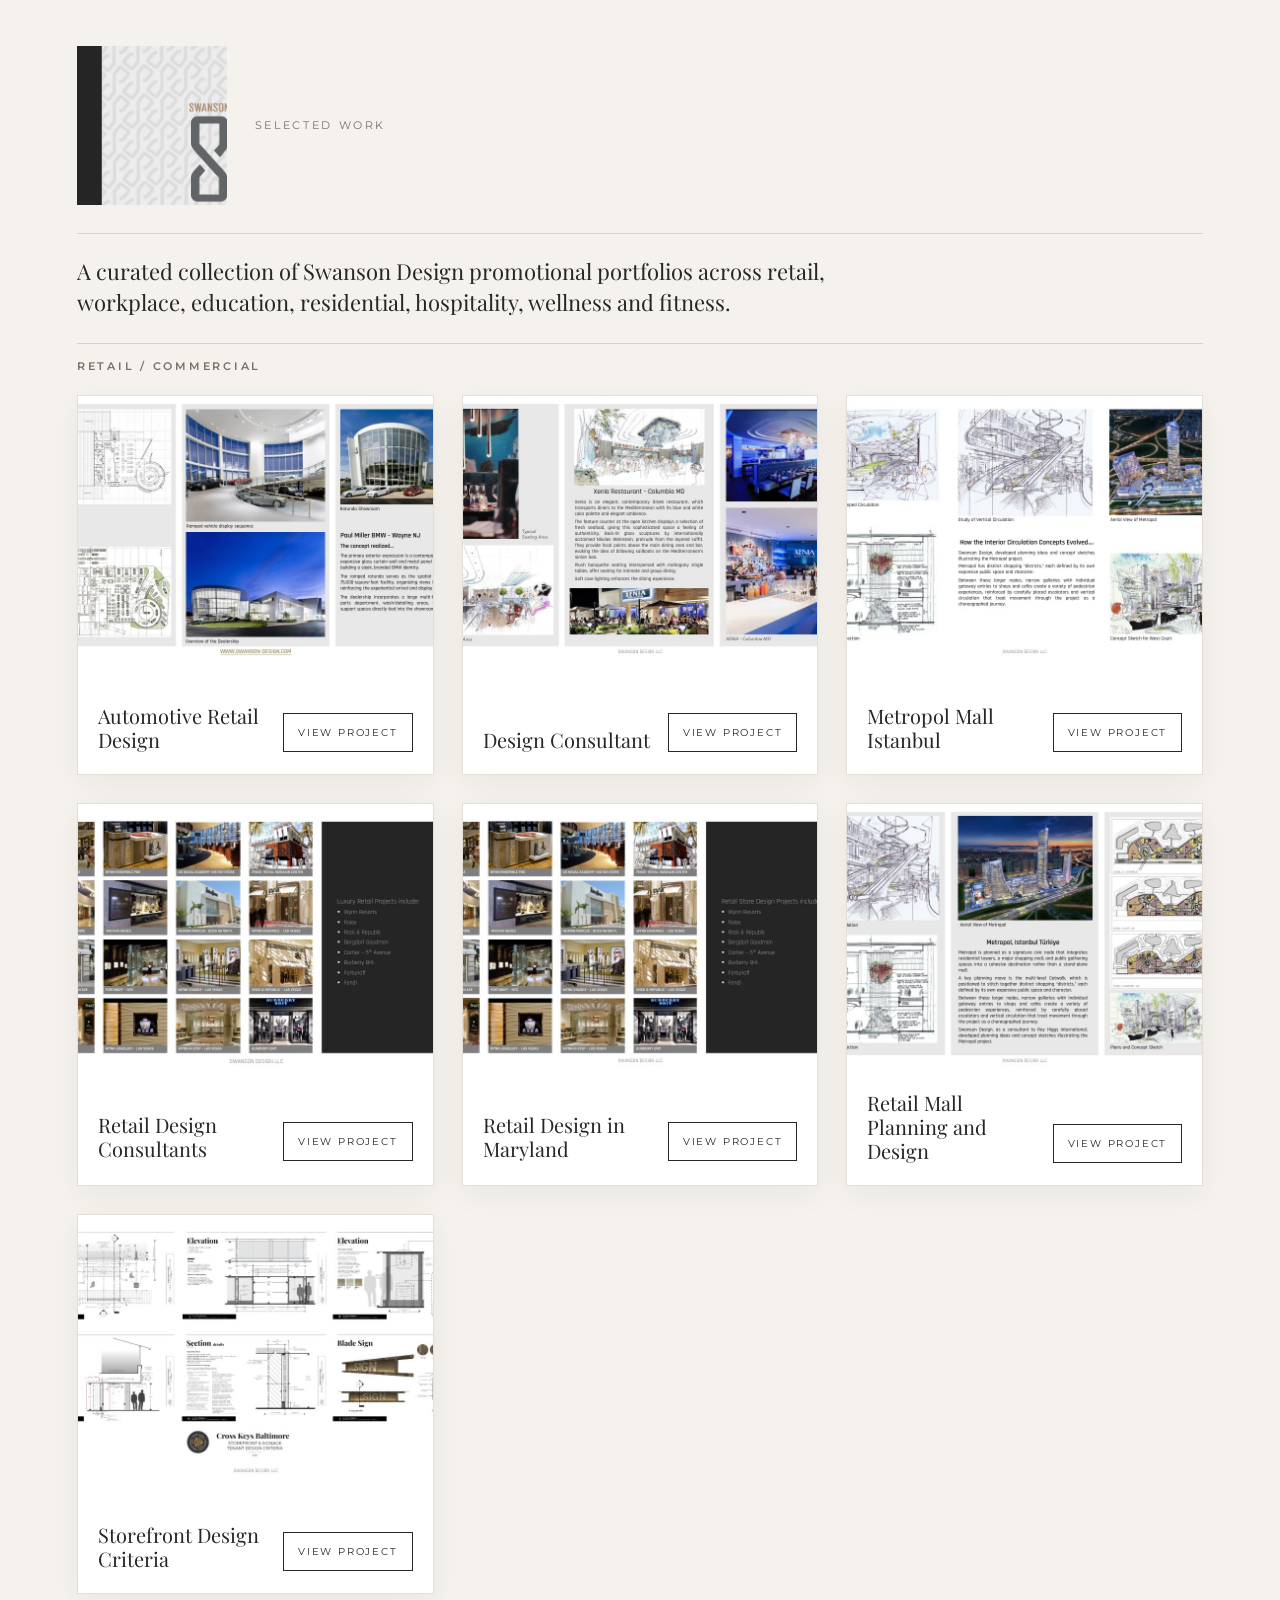
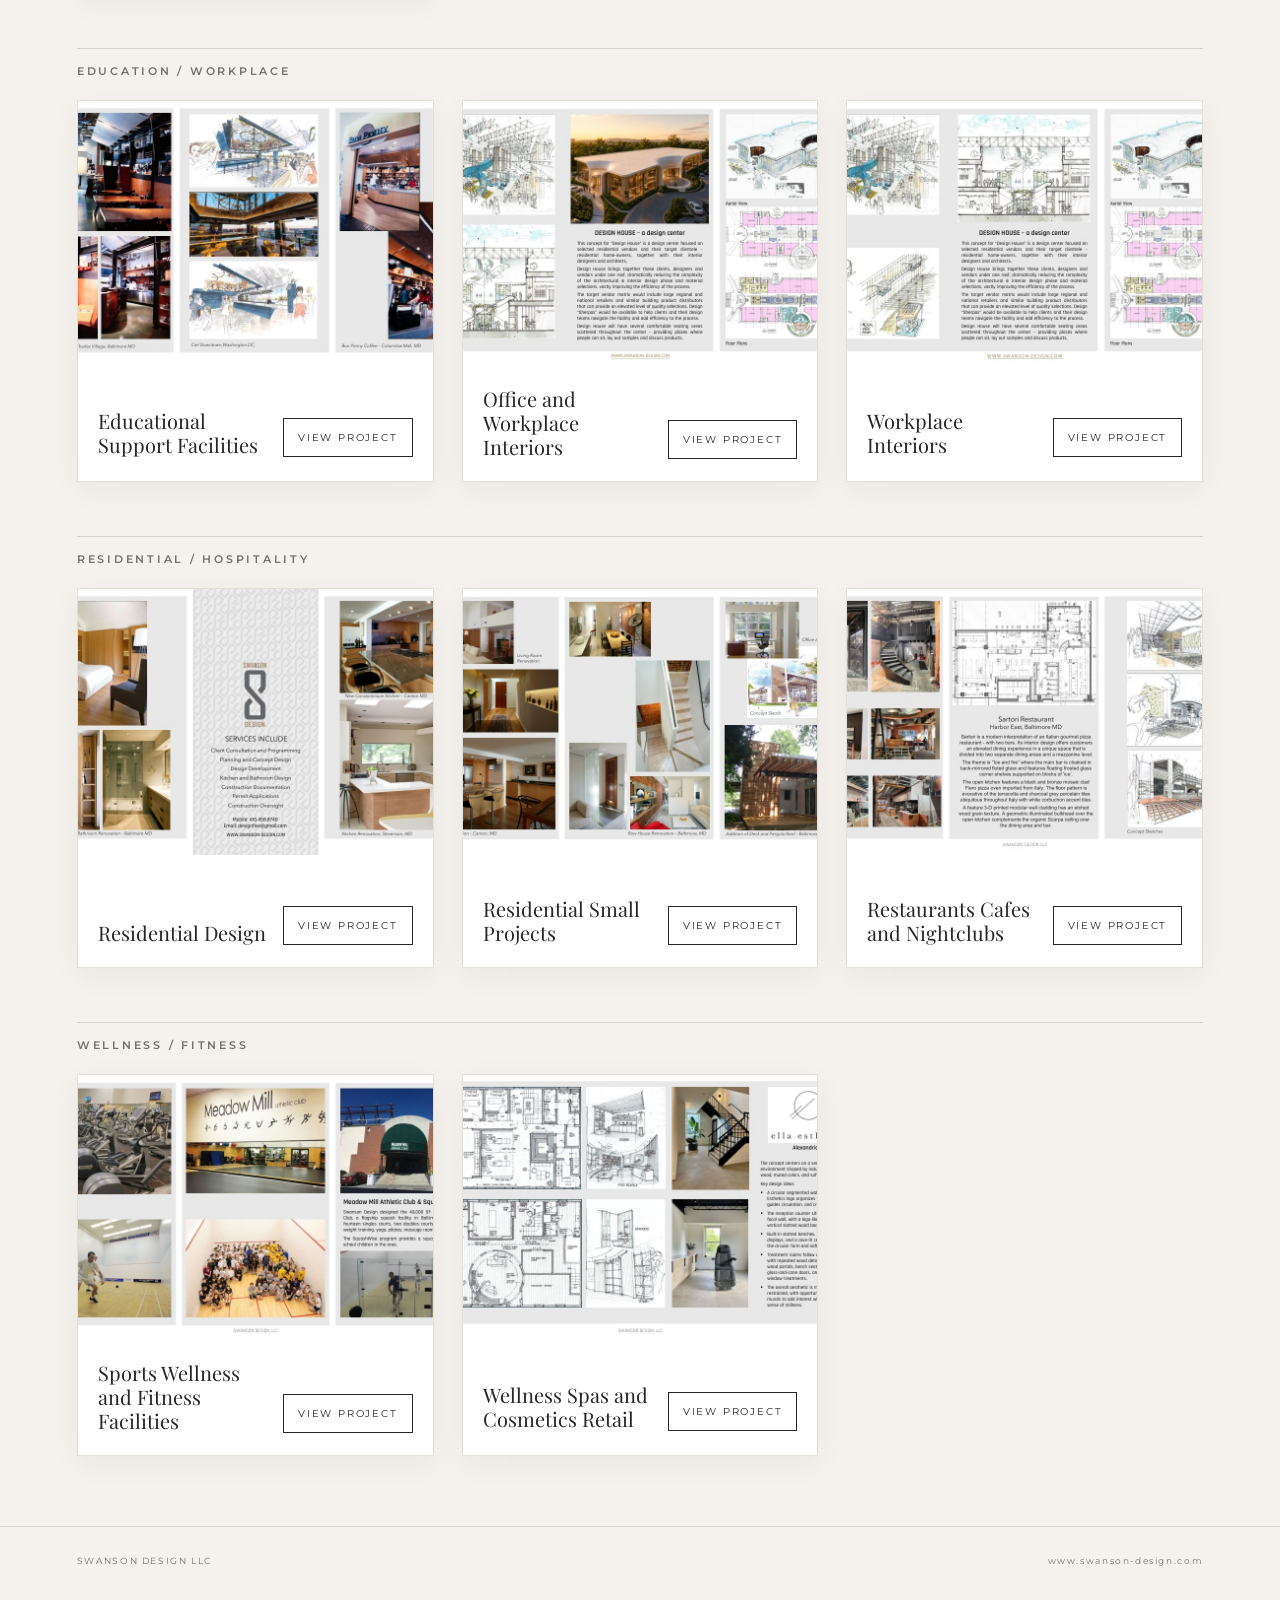
==== index.html @ 1bc12019 "Add files via upload" ====
<!doctype html><html lang="en"><head><meta charset="utf-8"><meta name="viewport" content="width=device-width,initial-scale=1"><title>Swanson Design — Selected Work</title><link rel="stylesheet" href="styles.css"></head><body><header class="top"><div class="brand"><img src="logo.png" alt="Swanson Design"><span>SELECTED WORK</span></div><div class="rule"></div><p class="intro">A curated collection of Swanson Design promotional portfolios across retail, workplace, education, residential, hospitality, wellness and fitness.</p></header><main id="app"><div class="loading">Loading projects…</div></main><footer><span>SWANSON DESIGN LLC</span><span>www.swanson-design.com</span></footer><script src="app.js"></script></body></html>
---- styles.css ----
@import url('https://fonts.googleapis.com/css2?family=Montserrat:wght@400;500;600&family=Playfair+Display:wght@500&display=swap');
:root{--ink:#272727;--muted:#77716b;--paper:#f5f2ed;--gold:#b9a17a;--line:#d9d2c8}*{box-sizing:border-box}body{margin:0;background:var(--paper);color:var(--ink);font-family:Montserrat,Arial,sans-serif}.top{padding:46px 6vw 24px;max-width:1500px;margin:auto}.brand{display:flex;align-items:center;gap:28px}.brand img{width:150px;height:auto;object-fit:contain}.brand span{font-size:11px;letter-spacing:.24em;color:var(--muted)}.rule{height:1px;background:var(--line);margin:28px 0 22px}.intro{max-width:850px;font-family:'Playfair Display',Georgia,serif;font-size:22px;line-height:1.45;margin:0}.group{max-width:1500px;margin:0 auto 54px;padding:0 6vw}.group h2{font-size:11px;letter-spacing:.25em;font-weight:600;color:var(--muted);border-top:1px solid var(--line);padding-top:15px;margin:0 0 22px}.grid{display:grid;grid-template-columns:repeat(3,minmax(0,1fr));gap:28px}.card{background:#fff;border:1px solid #e4ded6;box-shadow:0 8px 28px rgba(30,25,20,.05);display:flex;flex-direction:column;min-width:0}.card img{display:block;width:100%;aspect-ratio:4/3;object-fit:cover}.cardbody{padding:20px 20px 22px;display:flex;align-items:flex-end;justify-content:space-between;gap:15px;min-height:112px}.title{font-family:'Playfair Display',Georgia,serif;font-size:20px;line-height:1.2}.view{flex:0 0 auto;text-decoration:none;border:1px solid var(--ink);color:var(--ink);font-size:10px;letter-spacing:.18em;padding:12px 14px;transition:.2s}.view:hover{background:var(--ink);color:#fff}.loading{padding:80px 6vw;color:var(--muted)}footer{max-width:1500px;margin:70px auto 0;padding:28px 6vw 45px;border-top:1px solid var(--line);display:flex;justify-content:space-between;font-size:9px;letter-spacing:.18em;color:var(--muted)}@media(max-width:900px){.grid{grid-template-columns:repeat(2,1fr)}}@media(max-width:620px){.top{padding-top:30px}.brand{gap:15px}.brand img{width:120px}.intro{font-size:18px}.grid{grid-template-columns:1fr}.cardbody{min-height:100px}footer{display:block}footer span{display:block;margin:8px 0}}
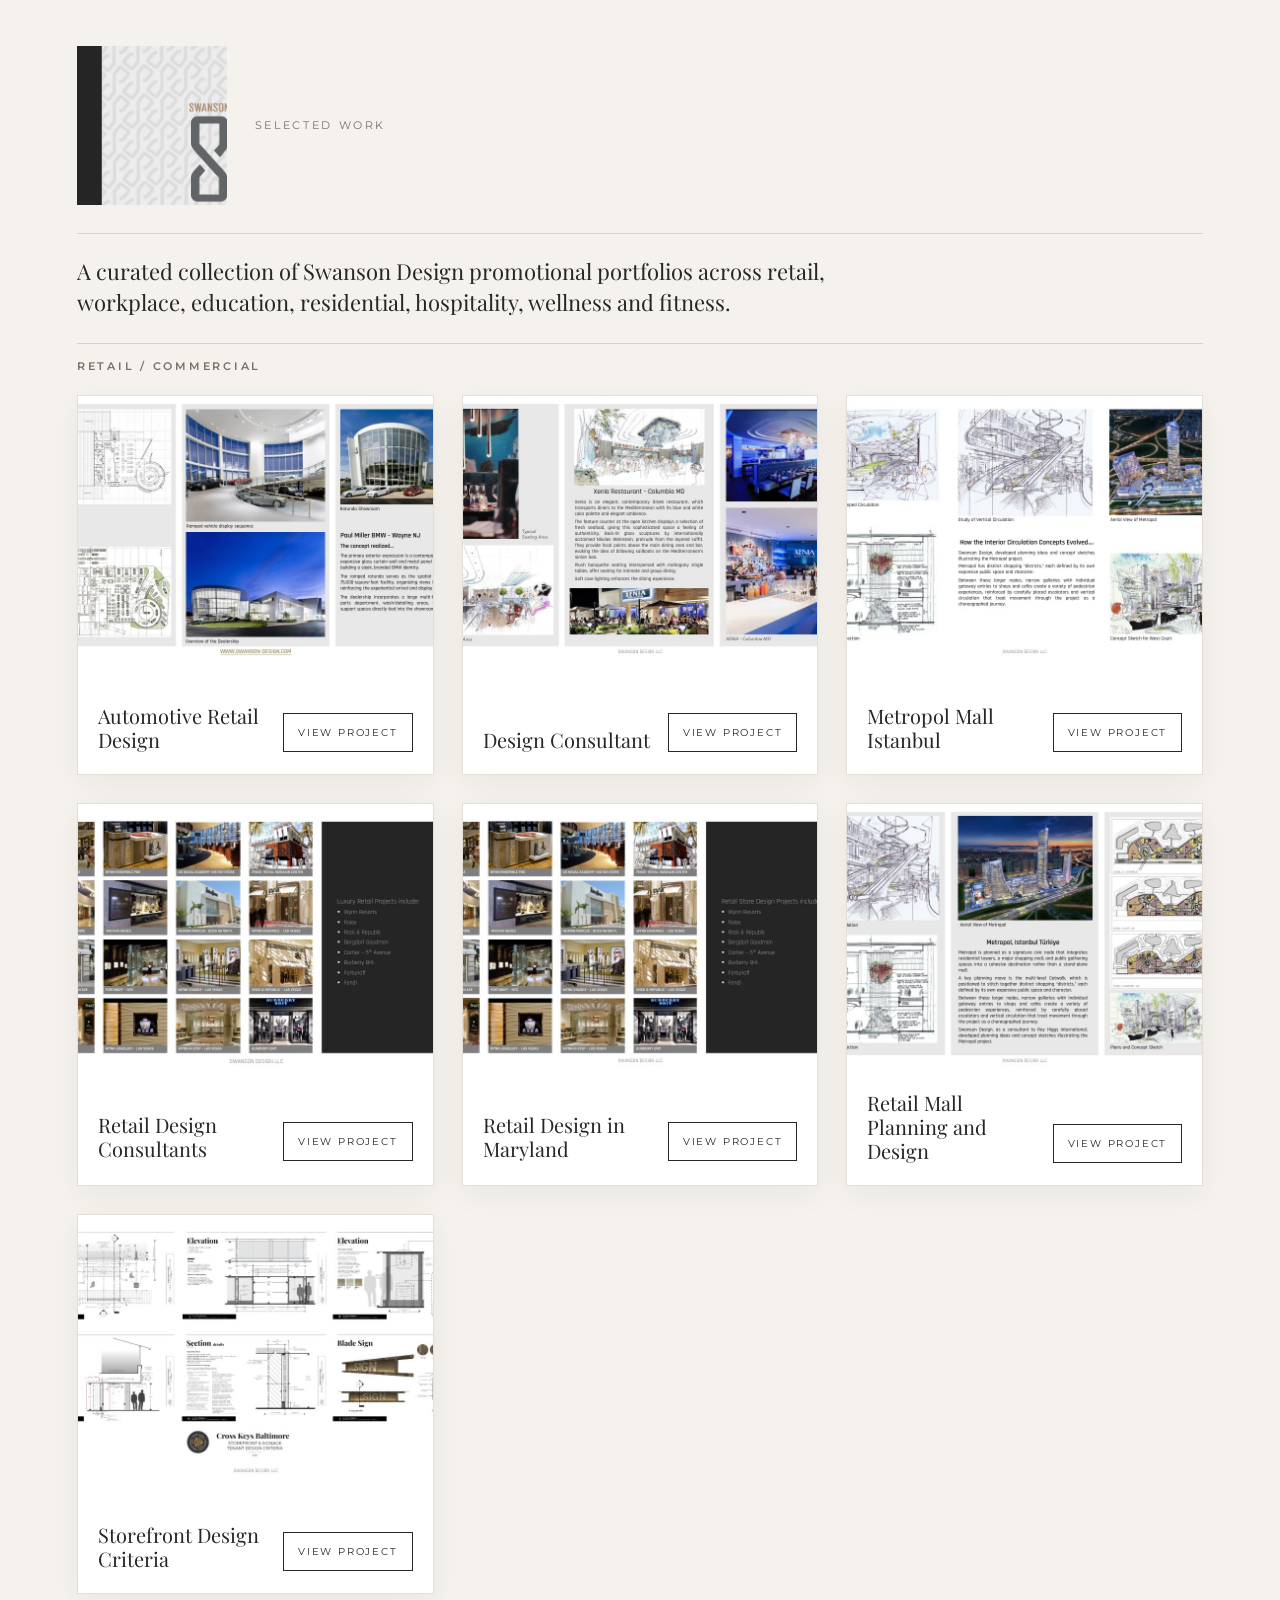
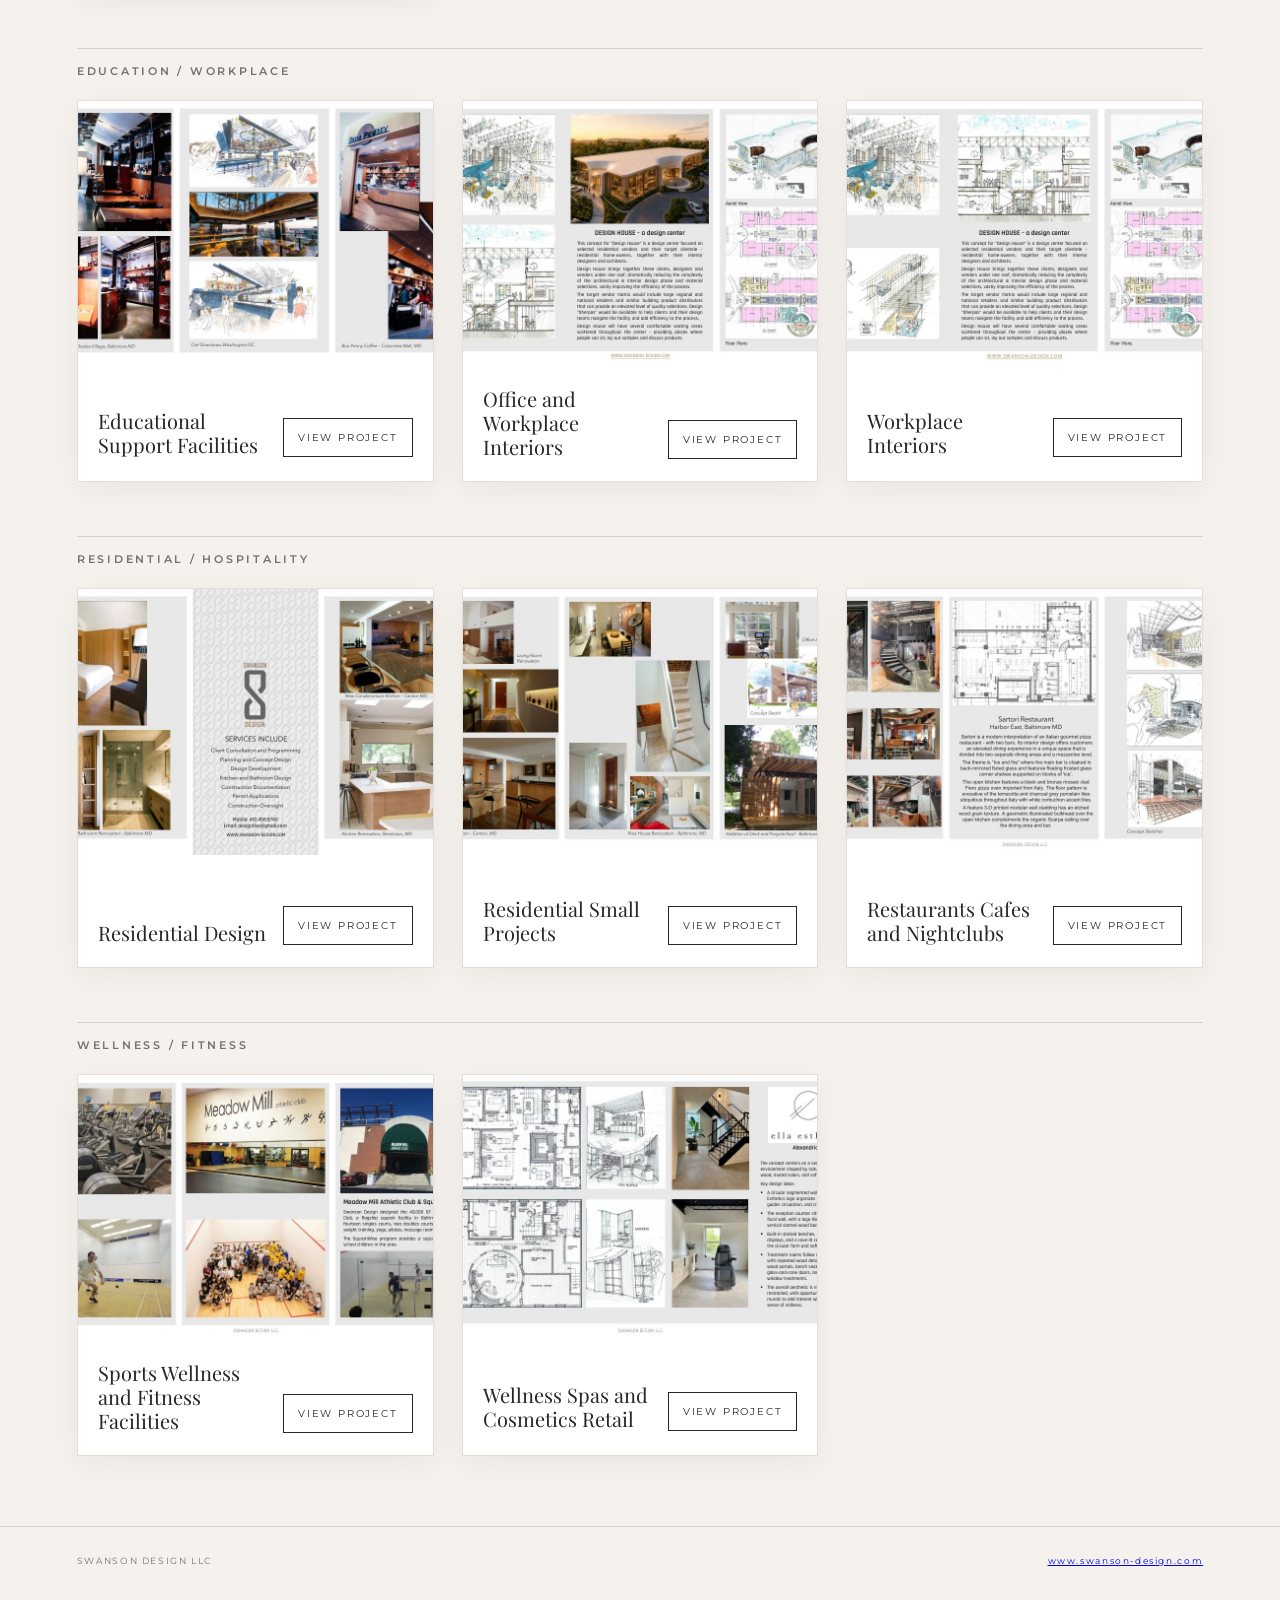
==== commit 71dfbae2: "Add files via upload" ====
--- a/index.html
+++ b/index.html
@@ -1 +1,25 @@
-<!doctype html><html lang="en"><head><meta charset="utf-8"><meta name="viewport" content="width=device-width,initial-scale=1"><title>Swanson Design — Selected Work</title><link rel="stylesheet" href="styles.css"></head><body><header class="top"><div class="brand"><img src="logo.png" alt="Swanson Design"><span>SELECTED WORK</span></div><div class="rule"></div><p class="intro">A curated collection of Swanson Design promotional portfolios across retail, workplace, education, residential, hospitality, wellness and fitness.</p></header><main id="app"><div class="loading">Loading projects…</div></main><footer><span>SWANSON DESIGN LLC</span><span>www.swanson-design.com</span></footer><script src="app.js"></script></body></html>
+<!doctype html>
+<html lang="en">
+<head>
+<meta charset="utf-8">
+<meta name="viewport" content="width=device-width,initial-scale=1">
+<title>Swanson Design — Selected Work</title>
+<link rel="stylesheet" href="styles.css">
+</head>
+<body>
+<header class="top">
+  <div class="brand">
+    <img src="logo.png" alt="Swanson Design">
+    <span>SELECTED WORK</span>
+  </div>
+  <div class="rule"></div>
+  <p class="intro">A curated collection of Swanson Design promotional portfolios across retail, workplace, education, residential, hospitality, wellness and fitness.</p>
+</header>
+<main id="app"><div class="loading">Loading projects…</div></main>
+<footer>
+  <span>SWANSON DESIGN LLC</span>
+  <a href="https://www.swanson-design.com" target="_blank" rel="noopener">www.swanson-design.com</a>
+</footer>
+<script src="app.js"></script>
+</body>
+</html>
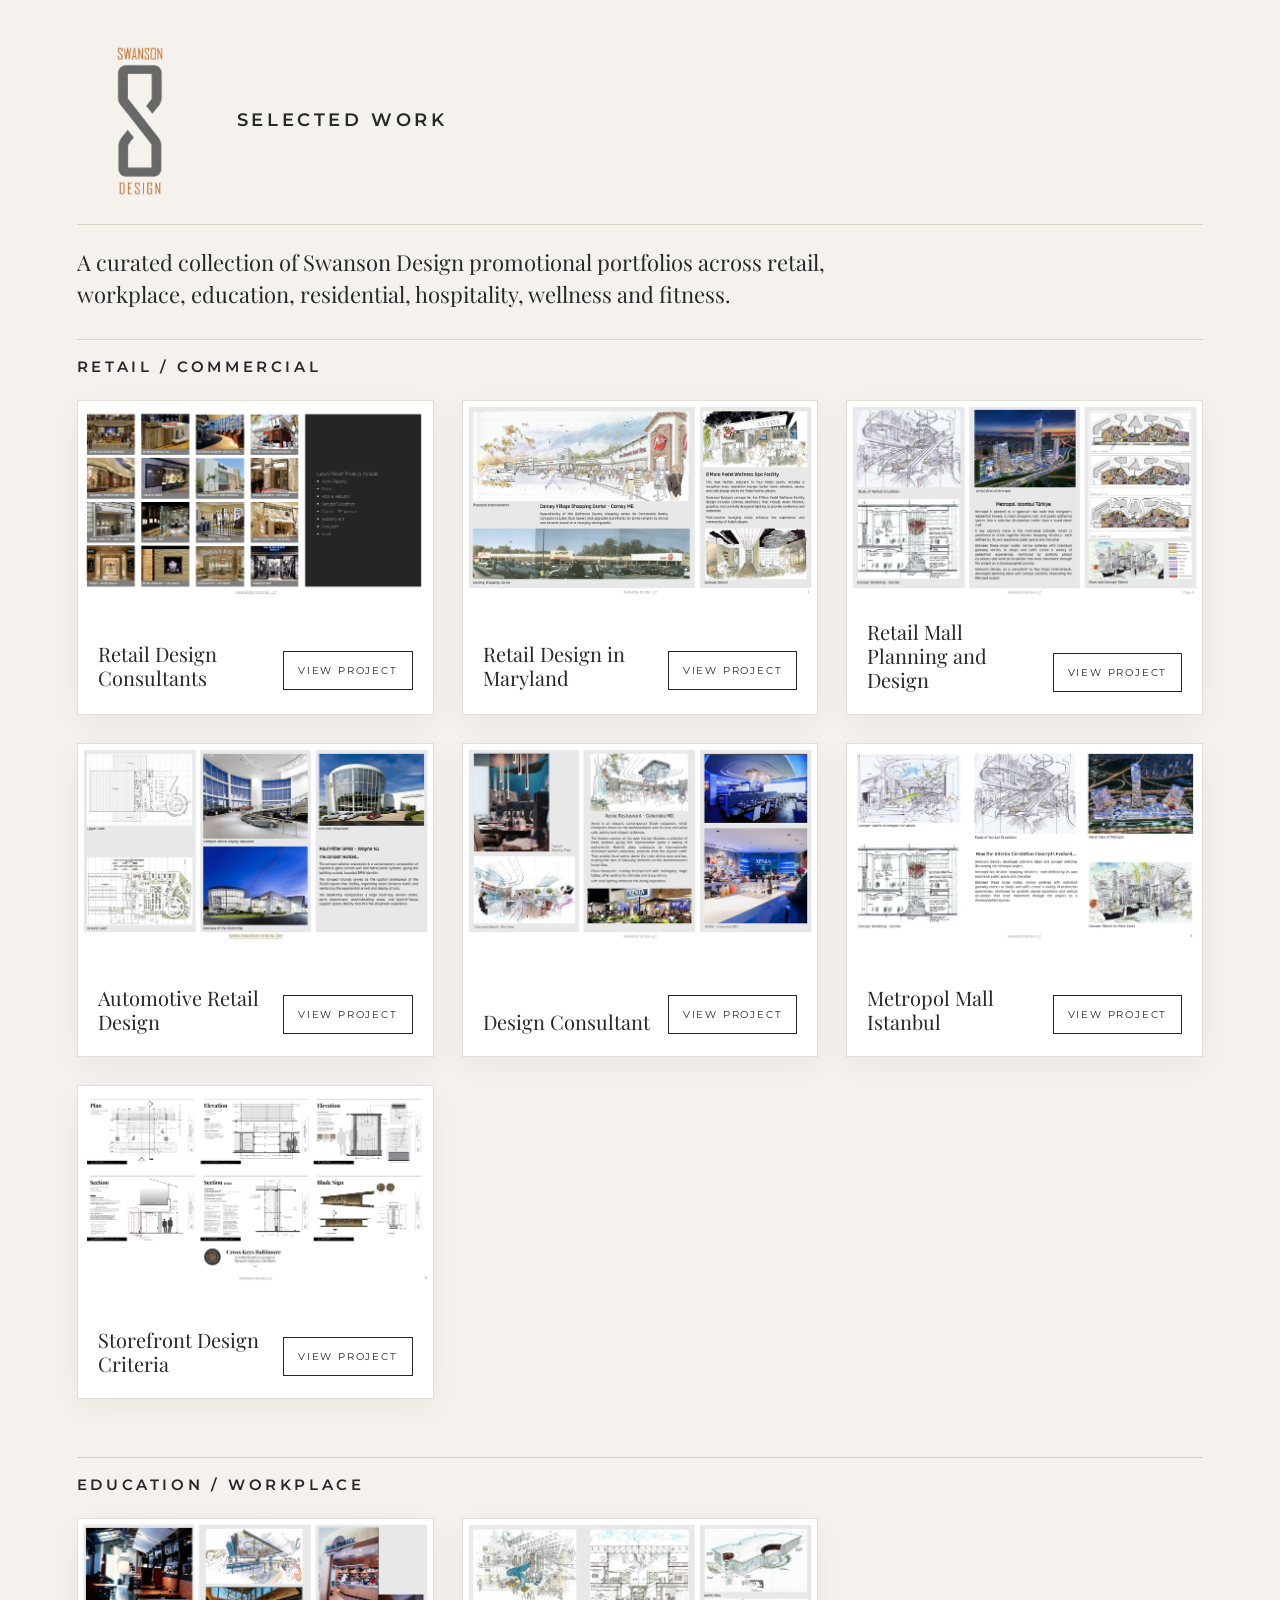
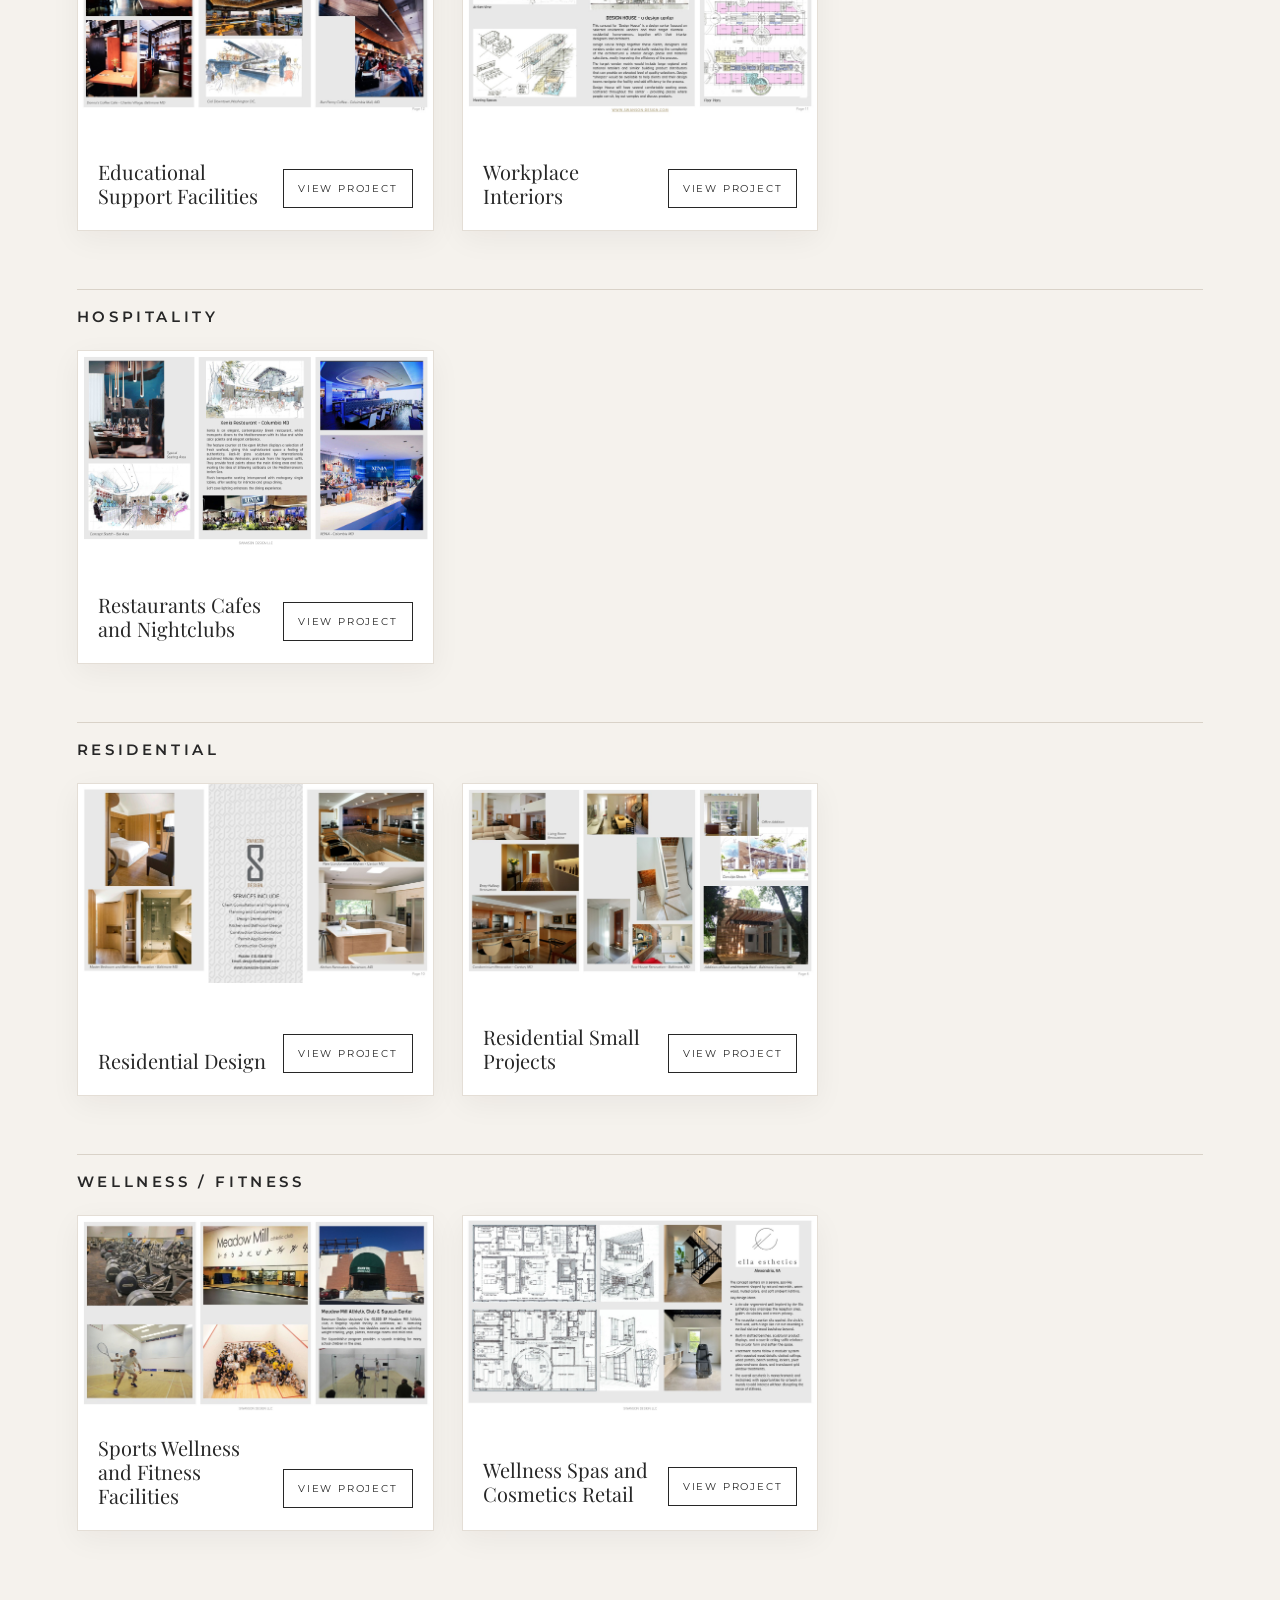
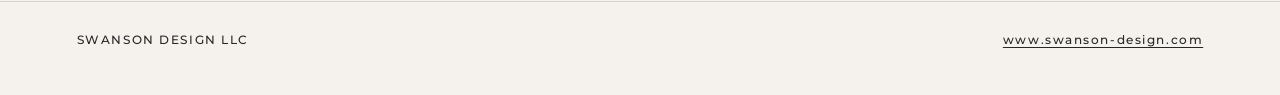
==== commit fd0ccdef: "Enhance index.html with SEO meta tags Added meta tags for SEO and social sharing." ====
--- a/index.html
+++ b/index.html
@@ -4,6 +4,13 @@
 <meta charset="utf-8">
 <meta name="viewport" content="width=device-width,initial-scale=1">
 <title>Swanson Design — Selected Work</title>
+  <meta name="description" content="Explore selected architectural and design projects by Swanson Design, including retail, commercial, hospitality, workplace, education, residential, wellness and fitness environments.">
+<meta property="og:type" content="website">
+<meta property="og:title" content="Swanson Design — Selected Work">
+<meta property="og:description" content="Explore selected architectural and design projects by Swanson Design, including retail, commercial, hospitality, workplace, education, residential, wellness and fitness environments.">
+<meta property="og:image" content="https://portfolios.swanson-design.com/swanson_linkedin_preview.png">
+<meta property="og:url" content="https://portfolios.swanson-design.com/">
+<meta name="twitter:card" content="summary_large_image">
 <link rel="stylesheet" href="styles.css">
 </head>
 <body>
--- a/styles.css
+++ b/styles.css
@@ -1,2 +1,25 @@
 @import url('https://fonts.googleapis.com/css2?family=Montserrat:wght@400;500;600&family=Playfair+Display:wght@500&display=swap');
-:root{--ink:#272727;--muted:#77716b;--paper:#f5f2ed;--gold:#b9a17a;--line:#d9d2c8}*{box-sizing:border-box}body{margin:0;background:var(--paper);color:var(--ink);font-family:Montserrat,Arial,sans-serif}.top{padding:46px 6vw 24px;max-width:1500px;margin:auto}.brand{display:flex;align-items:center;gap:28px}.brand img{width:150px;height:auto;object-fit:contain}.brand span{font-size:11px;letter-spacing:.24em;color:var(--muted)}.rule{height:1px;background:var(--line);margin:28px 0 22px}.intro{max-width:850px;font-family:'Playfair Display',Georgia,serif;font-size:22px;line-height:1.45;margin:0}.group{max-width:1500px;margin:0 auto 54px;padding:0 6vw}.group h2{font-size:11px;letter-spacing:.25em;font-weight:600;color:var(--muted);border-top:1px solid var(--line);padding-top:15px;margin:0 0 22px}.grid{display:grid;grid-template-columns:repeat(3,minmax(0,1fr));gap:28px}.card{background:#fff;border:1px solid #e4ded6;box-shadow:0 8px 28px rgba(30,25,20,.05);display:flex;flex-direction:column;min-width:0}.card img{display:block;width:100%;aspect-ratio:4/3;object-fit:cover}.cardbody{padding:20px 20px 22px;display:flex;align-items:flex-end;justify-content:space-between;gap:15px;min-height:112px}.title{font-family:'Playfair Display',Georgia,serif;font-size:20px;line-height:1.2}.view{flex:0 0 auto;text-decoration:none;border:1px solid var(--ink);color:var(--ink);font-size:10px;letter-spacing:.18em;padding:12px 14px;transition:.2s}.view:hover{background:var(--ink);color:#fff}.loading{padding:80px 6vw;color:var(--muted)}footer{max-width:1500px;margin:70px auto 0;padding:28px 6vw 45px;border-top:1px solid var(--line);display:flex;justify-content:space-between;font-size:9px;letter-spacing:.18em;color:var(--muted)}@media(max-width:900px){.grid{grid-template-columns:repeat(2,1fr)}}@media(max-width:620px){.top{padding-top:30px}.brand{gap:15px}.brand img{width:120px}.intro{font-size:18px}.grid{grid-template-columns:1fr}.cardbody{min-height:100px}footer{display:block}footer span{display:block;margin:8px 0}}
+:root{--ink:#272727;--muted:#77716b;--paper:#f5f2ed;--gold:#b9a17a;--line:#d9d2c8}
+*{box-sizing:border-box}
+body{margin:0;background:var(--paper);color:var(--ink);font-family:Montserrat,Arial,sans-serif}
+.top{padding:46px 6vw 28px;max-width:1500px;margin:auto}
+.brand{display:flex;align-items:center;gap:34px}
+.brand img{width:126px;height:150px;object-fit:contain;object-position:center}
+.brand span{font-size:18px;line-height:1.1;letter-spacing:.20em;color:var(--ink);font-weight:600}
+.rule{height:1px;background:var(--line);margin:28px 0 22px}
+.intro{max-width:850px;font-family:'Playfair Display',Georgia,serif;font-size:22px;line-height:1.45;margin:0}
+.group{max-width:1500px;margin:0 auto 58px;padding:0 6vw}
+.group h2{font-size:15px;letter-spacing:.24em;font-weight:600;color:var(--ink);border-top:1px solid var(--line);padding-top:17px;margin:0 0 24px}
+.grid{display:grid;grid-template-columns:repeat(3,minmax(0,1fr));gap:28px}
+.card{background:#fff;border:1px solid #e4ded6;box-shadow:0 8px 28px rgba(30,25,20,.05);display:flex;flex-direction:column;min-width:0}
+.card img{display:block;width:100%;height:auto;object-fit:contain;background:#fff}
+.cardbody{padding:20px 20px 22px;display:flex;align-items:flex-end;justify-content:space-between;gap:15px;min-height:112px}
+.title{font-family:'Playfair Display',Georgia,serif;font-size:20px;line-height:1.2}
+.view{flex:0 0 auto;text-decoration:none;border:1px solid var(--ink);color:var(--ink);font-size:10px;letter-spacing:.18em;padding:12px 14px;transition:.2s}
+.view:hover{background:var(--ink);color:#fff}
+.loading{padding:80px 6vw;color:var(--muted)}
+footer{max-width:1500px;margin:70px auto 0;padding:30px 6vw 48px;border-top:1px solid var(--line);display:flex;justify-content:space-between;align-items:center;font-size:12px;letter-spacing:.13em;color:var(--ink);font-weight:500}
+footer a{color:var(--ink);text-decoration:underline;text-underline-offset:3px}
+footer a:hover{color:var(--gold)}
+@media(max-width:900px){.grid{grid-template-columns:repeat(2,1fr)}}
+@media(max-width:620px){.top{padding-top:30px}.brand{gap:18px}.brand img{width:100px;height:120px}.brand span{font-size:14px}.intro{font-size:18px}.grid{grid-template-columns:1fr}.cardbody{min-height:100px}footer{display:block}footer span,footer a{display:block;margin:9px 0}}
